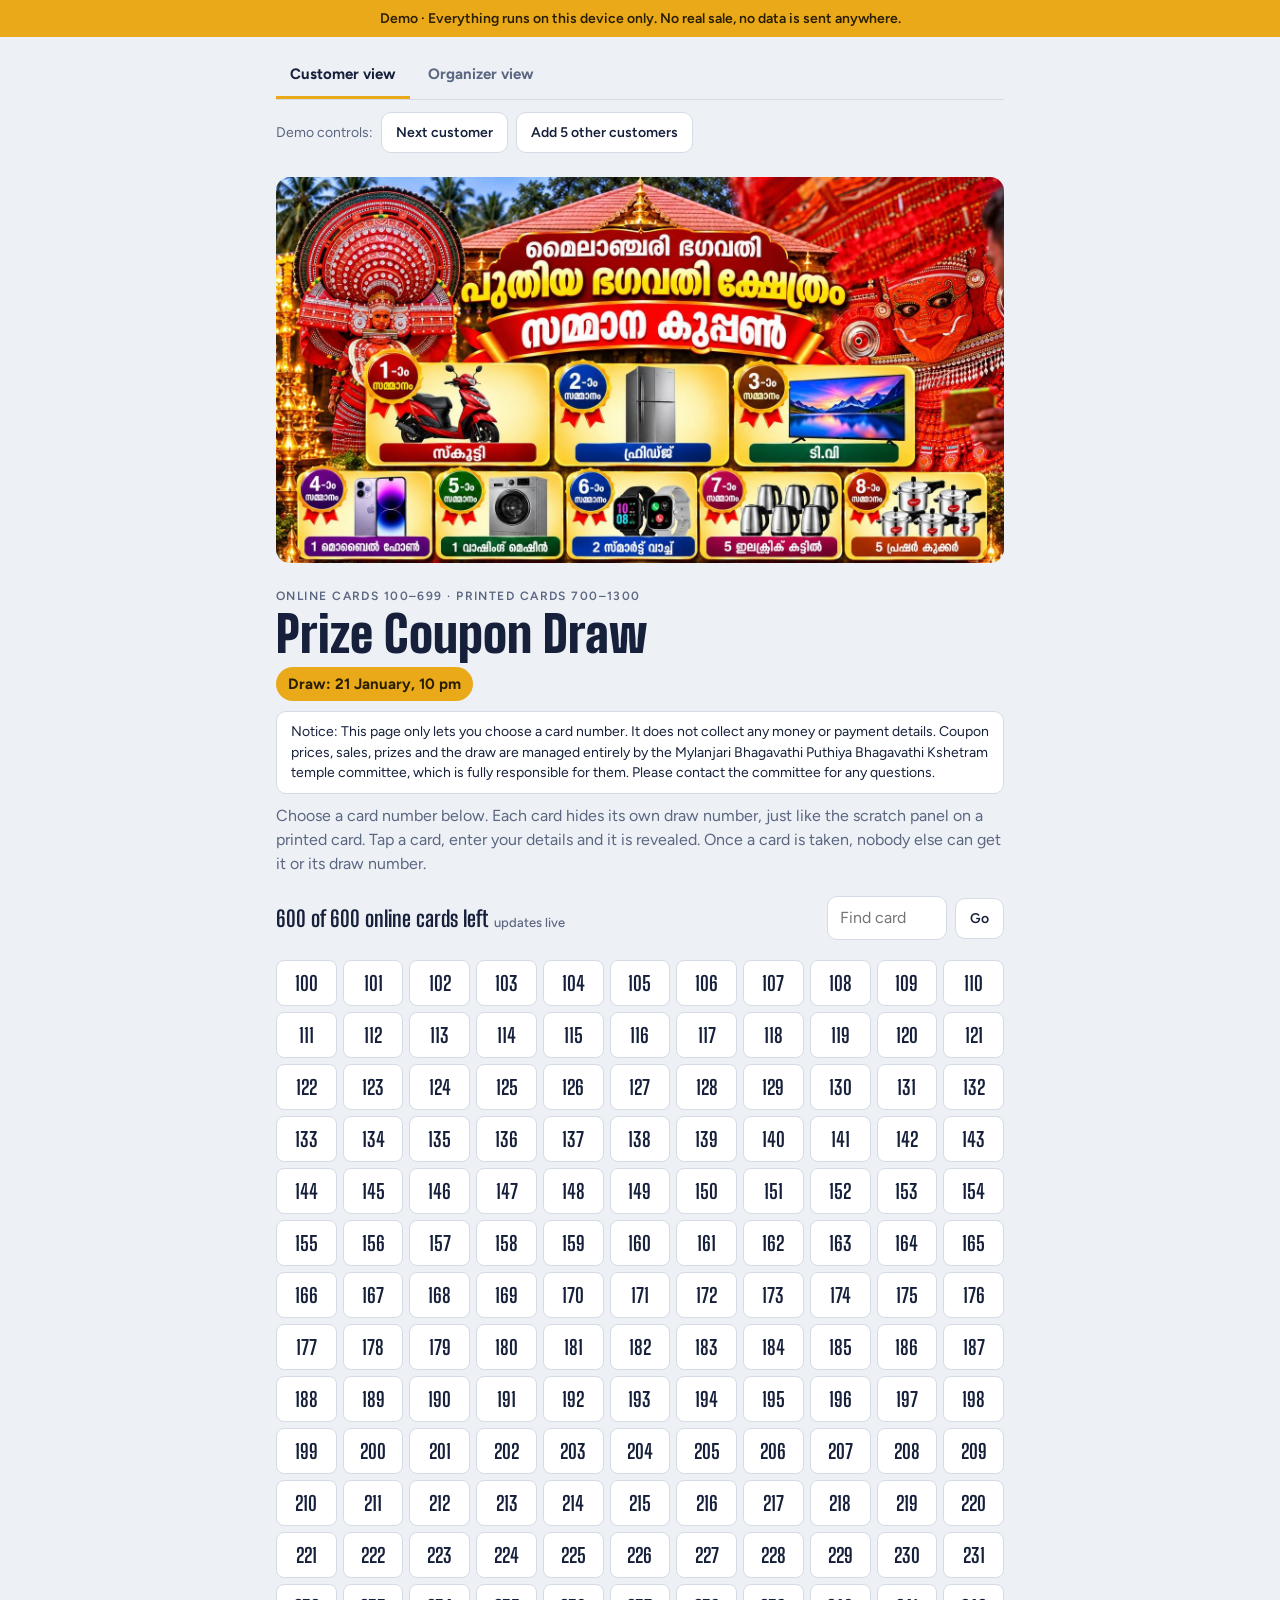
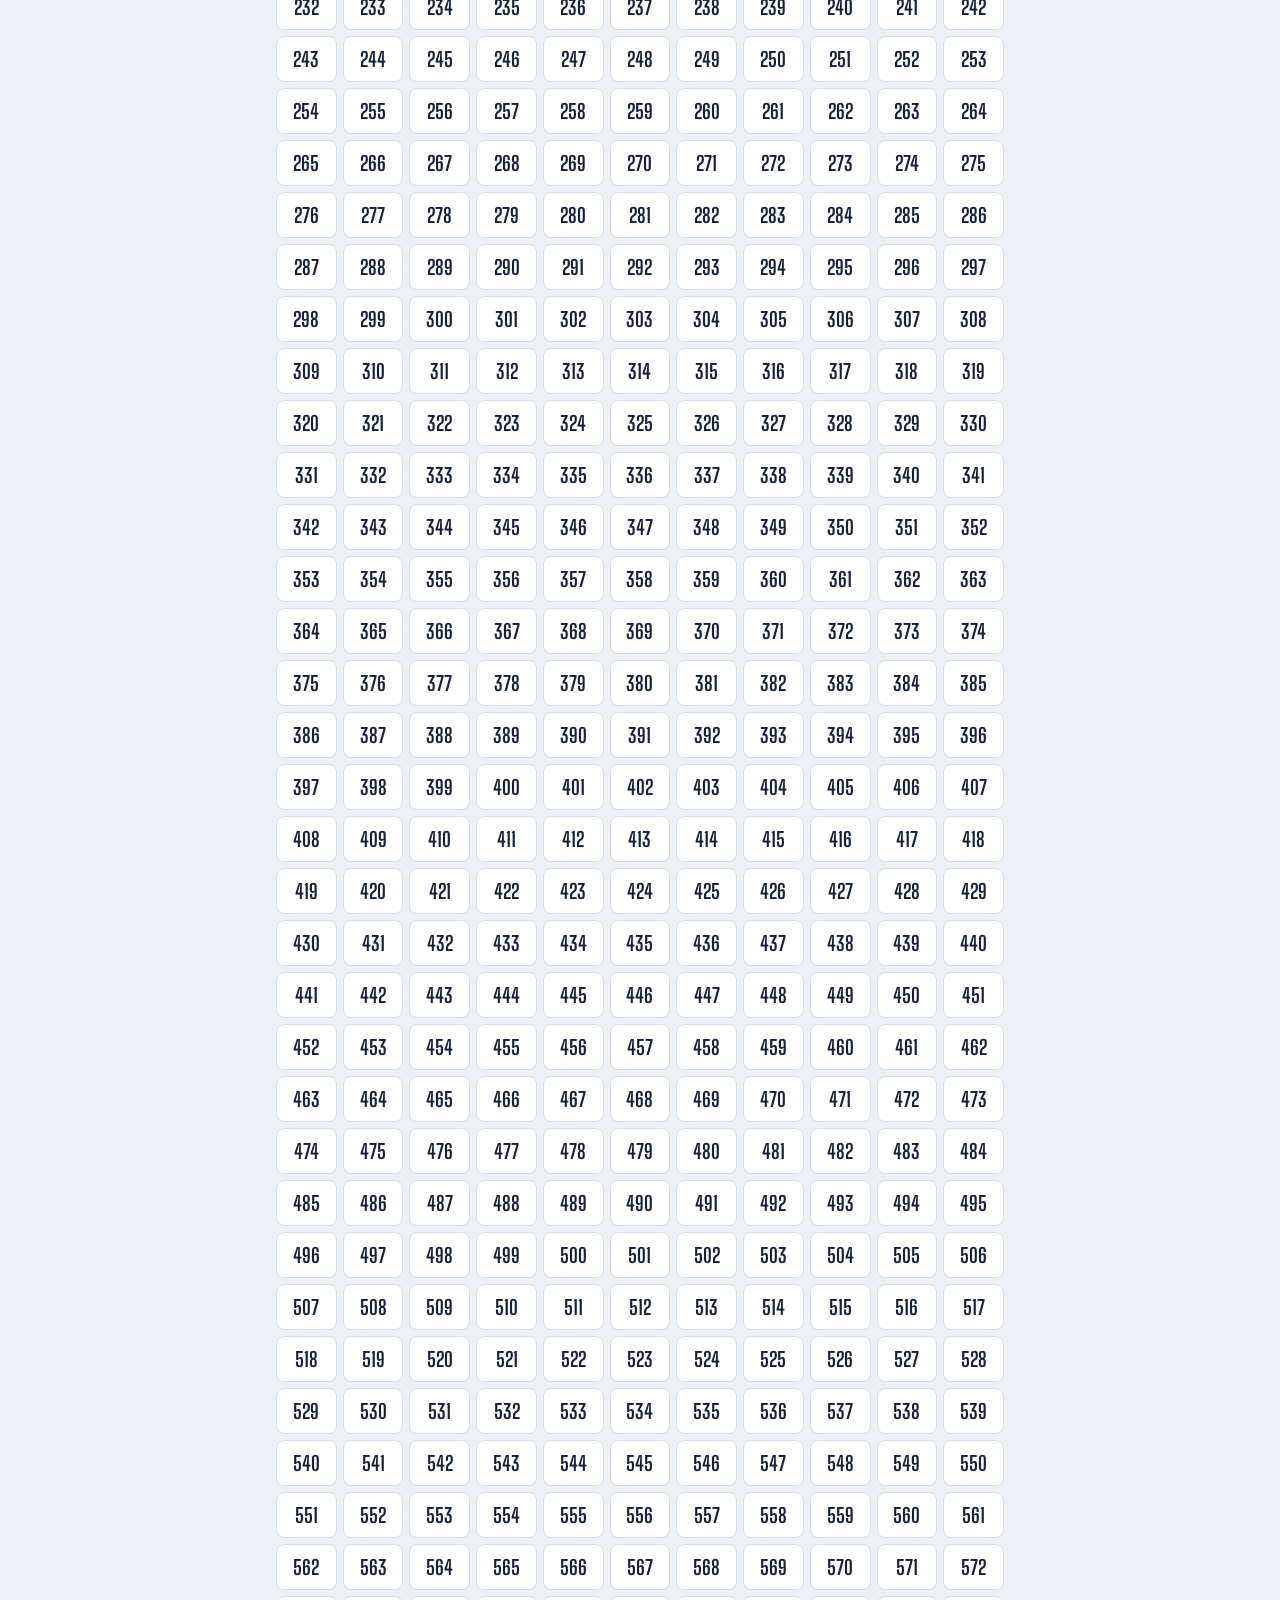
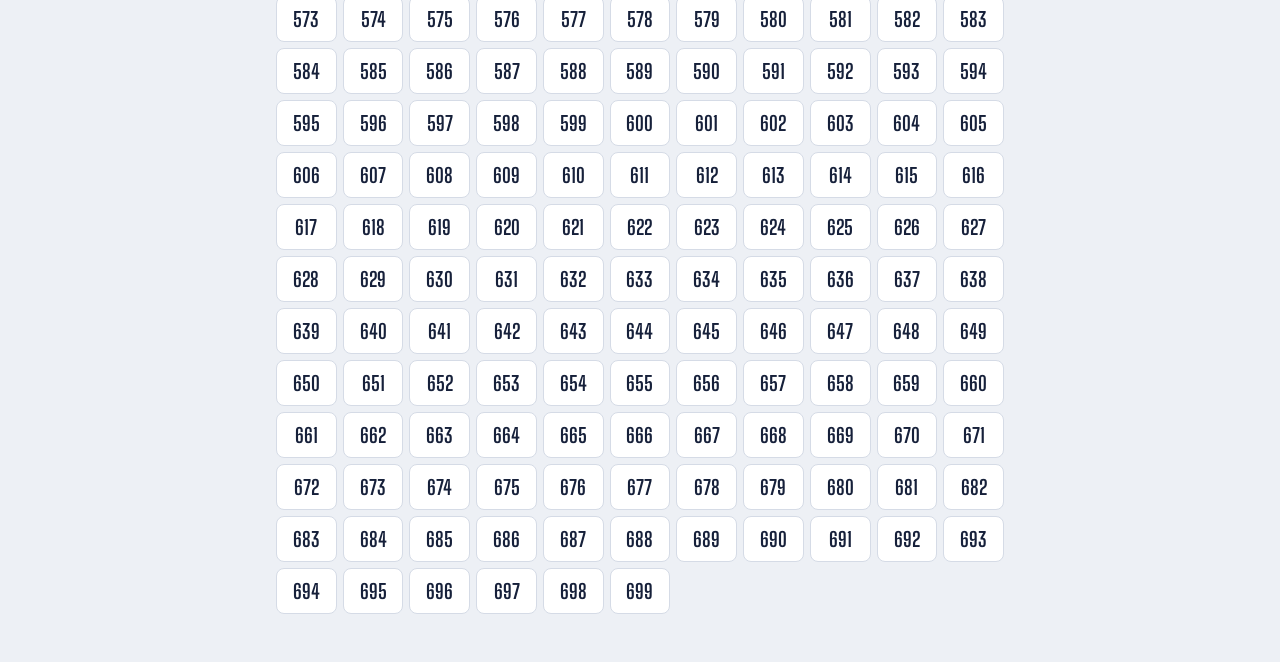
==== demo.html @ 31717afc "Add coupon card selection page" ====
<!DOCTYPE html>
<html lang="en">
<head>
<meta charset="utf-8">
<meta name="viewport" content="width=device-width, initial-scale=1, viewport-fit=cover">
<meta name="robots" content="noindex, nofollow">
<title>Prize Coupon Draw · Demo</title>
<link rel="stylesheet" href="https://fonts.googleapis.com/css2?family=Big+Shoulders+Display:wght@700;900&family=Figtree:wght@400;500;600;700&family=JetBrains+Mono:wght@400;600&display=swap">
<link rel="stylesheet" href="lottery.css?v=5">
<style>
.banner{background:var(--gold);color:var(--gold-ink);font-weight:600;font-size:14px;text-align:center;padding:8px max(16px,env(safe-area-inset-right)) 8px max(16px,env(safe-area-inset-left))}
.shell{max-width:760px;margin:0 auto;padding:16px max(16px,env(safe-area-inset-right)) 0 max(16px,env(safe-area-inset-left));display:grid;gap:12px}
.views{display:flex;gap:4px;border-bottom:1px solid var(--line)}
.view{font:inherit;font-weight:700;background:none;border:0;border-bottom:3px solid transparent;padding:10px 14px;color:var(--muted);cursor:pointer;font-size:15px}
.view[aria-selected="true"]{color:var(--ink);border-color:var(--gold)}
.democtl{display:flex;gap:8px;flex-wrap:wrap;align-items:center;font-size:14px}
.democtl span{color:var(--muted)}
#admin{display:grid;gap:18px}
.row{display:flex;justify-content:space-between;align-items:center;gap:10px;flex-wrap:wrap}
.stats{display:grid;grid-template-columns:repeat(4,1fr);gap:1px;background:var(--line);border:1px solid var(--line);border-radius:10px;overflow:hidden}
.stat{background:var(--surface);padding:12px 14px;display:grid;gap:2px}
.stat b{font-family:var(--display);font-size:28px;line-height:1;font-variant-numeric:tabular-nums}
.stat span{font-size:12px;color:var(--muted);letter-spacing:.06em;text-transform:uppercase}
@media (max-width:520px){.stats{grid-template-columns:1fr 1fr}}
.check{border-radius:10px;padding:12px 14px;font-size:14px}
.check.ok{background:var(--ok-bg);color:var(--ok)}
.check.bad{background:var(--bad-bg);color:var(--bad)}
.tablewrap{overflow-x:auto;border:1px solid var(--line);border-radius:10px;background:var(--surface);max-height:420px;overflow-y:auto}
table{border-collapse:collapse;width:100%;font-size:13.5px;min-width:560px}
th,td{text-align:left;padding:8px 12px;border-bottom:1px solid var(--line);vertical-align:top}
th{position:sticky;top:0;background:var(--surface);font-size:11.5px;letter-spacing:.08em;text-transform:uppercase;color:var(--muted);font-weight:600}
td.num{font-family:var(--display);font-weight:700;font-size:20px}
.mono{font-family:var(--mono);font-size:12.5px}
.pill{display:inline-block;padding:1px 8px;border-radius:999px;font-size:12px;font-weight:600;background:var(--bg);color:var(--muted);white-space:nowrap}
.pill.assigned{background:var(--ok-bg);color:var(--ok)}
.pill.warn{background:var(--warn-bg);color:var(--warn)}
.pill.bad{background:var(--bad-bg);color:var(--bad)}
.empty{padding:22px;text-align:center;color:var(--muted)}
</style>
</head>
<body>
<div class="banner">Demo · Everything runs on this device only. No real sale, no data is sent anywhere.</div>
<div class="shell">
  <div class="views" role="tablist">
    <button class="view" role="tab" id="vCustomer" aria-selected="true">Customer view</button>
    <button class="view" role="tab" id="vAdmin" aria-selected="false">Organizer view</button>
  </div>
  <div class="democtl" id="demoCtl">
    <span>Demo controls:</span>
    <button class="btn-plain" id="nextCustomer" type="button">Next customer</button>
    <button class="btn-plain" id="simulate" type="button">Add 5 other customers</button>
  </div>
</div>

<main class="wrap" id="lottery"></main>

<section class="wrap" id="admin" hidden>
  <div class="row"><h2>Organizer desk</h2><button class="btn-plain" id="reset" type="button">Reset demo</button></div>
  <div class="stats">
    <div class="stat"><b id="sSold">0</b><span>Sold online</span></div>
    <div class="stat"><b id="sLeft">0</b><span>Online left</span></div>
    <div class="stat"><b id="sPrinted">0</b><span>Printed cards</span></div>
    <div class="stat"><b id="sEvents">0</b><span>Log entries</span></div>
  </div>
  <div class="check" id="check"></div>

  <h2>Draw night: who holds a number?</h2>
  <form class="find" id="lookup" novalidate>
    <label class="sr" for="lookupIn">Winning draw number</label>
    <input id="lookupIn" type="number" inputmode="numeric" placeholder="e.g. 874">
    <button class="btn-plain" type="submit">Find</button>
  </form>
  <p id="lookupOut" class="muted" aria-live="polite">Type a winning draw number to see which card has it and who bought it.</p>

  <h2>Online sales</h2>
  <div class="tablewrap" id="draws"></div>

  <h2>Print list for scratch cards</h2>
  <p class="muted" style="font-size:14px">Card number goes in the card-number box, scratch number under the silver scratch panel. In the real version this is the Print tab of the Google Sheet, with columns to record who bought each card.</p>
  <div class="tablewrap" id="print"></div>

  <h2>Activity log</h2>
  <div class="tablewrap" id="log"></div>
  <p class="muted" style="font-size:13px">In the real version these lists live in the organizer's Google Sheet, with a tamper-evident log, an integrity check and open/close controls.</p>
</section>

<script src="lottery.js?v=5"></script>
<script>
(function(){
  var MIN = 100, MAX = 1300, FROM = 100, TO = 699, KEY = 'coupon-lottery-demo-v3';
  var BANNER_ALT = 'Mylanjari Bhagavathi Puthiya Bhagavathi Kshetram prize coupon (മൈലാഞ്ചരി ഭഗവതി പുതിയ ഭഗവതി ക്ഷേത്രം സമ്മാന കൂപ്പൺ). Prizes: 1st scooter, 2nd fridge, 3rd TV, 4th mobile phone, 5th washing machine, 6th 2 smart watches, 7th 5 electric kettles, 8th 5 pressure cookers.';
  var $ = function(id){ return document.getElementById(id); };
  var state;

  function randInt(max){
    var b = new Uint32Array(1), limit = Math.floor(4294967296 / max) * max;
    do { crypto.getRandomValues(b); } while (b[0] >= limit);
    return b[0] % max;
  }
  // Fixed card -> draw number list, made once (a shuffle of MIN..MAX)
  function makeNumbers(){
    var h = []; for (var n = MIN; n <= MAX; n++) h.push(n);
    for (var i = h.length - 1; i > 0; i--) { var j = randInt(i + 1), t = h[i]; h[i] = h[j]; h[j] = t; }
    var map = {}; for (var c = MIN; c <= MAX; c++) map[c] = h[c - MIN];
    return map;
  }
  function fresh(keepNumbers){ return { numbers: keepNumbers || makeNumbers(), sold: {}, draws: [], log: [] }; }
  function save(){ try{ localStorage.setItem(KEY, JSON.stringify(state)); }catch(e){} }
  try{ state = JSON.parse(localStorage.getItem(KEY) || 'null'); }catch(e){ state = null; }
  if (!state || !state.numbers) { state = fresh(); save(); }

  function log(type, who, number, details){
    who = who || {};
    state.log.push({ t: new Date().toISOString(), type: type, name: who.name || '', phone: who.phone || '', tile: who.tile == null ? '' : who.tile, n: number == null ? '' : number, d: details || '' });
  }
  function normPhone(p){ var s = String(p || '').trim(), d = s.replace(/\D/g, ''); return d.length < 6 || d.length > 15 ? '' : (s[0] === '+' ? '+' : '') + d; }
  function usedTiles(){ return Object.keys(state.sold).map(Number); }
  function onlineTotal(){ return TO - FROM + 1; }
  function onlineLeft(){ return onlineTotal() - state.draws.length; }
  function later(v){ return new Promise(function(r){ setTimeout(function(){ r(v); }, 250); }); }

  // Same rules as the real backend
  function sell(f){
    var name = String(f.name || '').trim(), phone = normPhone(f.phone), tile = parseInt(f.tile, 10);
    var who = { name: name, phone: phone, tile: tile };
    if (name.length < 2) { log('rejected_invalid_name', who); return { status: 'error', message: 'Please enter your name.' }; }
    if (!phone) { log('rejected_invalid_phone', who); return { status: 'error', message: 'Please enter a valid phone number.' }; }
    if (!(tile >= FROM && tile <= TO)) { log('rejected_not_online_card', who); return { status: 'error', message: 'That card isn\'t sold online.' }; }
    var prior = state.draws.filter(function(d){ return d.phone === phone; })[0];
    if (prior) { log('repeat_attempt_returned_existing', who, prior.n, 'already has card ' + prior.tile); return { status: 'existing', tile: prior.tile, number: prior.n, drawNo: prior.no }; }
    if (state.sold[tile]) { log('rejected_card_taken', who); return { status: 'tile_taken', message: 'Someone just took card ' + tile + '. Please choose another card.', usedTiles: usedTiles() }; }
    var num = state.numbers[tile], no = state.draws.length + 1, left = onlineLeft();
    state.sold[tile] = no;
    state.draws.push({ no: no, tile: tile, n: num, name: name, phone: phone, t: new Date().toISOString(), before: left });
    log('card_sold_online', who, num, 'card ' + tile + ' revealed ' + num + ', sale #' + no);
    return { status: 'assigned', tile: tile, number: num, drawNo: no, left: left - 1 };
  }

  var backend = {
    status: function(){ return later({ open: true, left: onlineLeft(), total: onlineTotal(), min: MIN, max: MAX, onlineFrom: FROM, onlineTo: TO, title: 'Prize Coupon Draw', drawInfo: 'Draw: 21 January, 10 pm', requireCode: false, usedTiles: usedTiles() }); },
    visit: function(){ log('page_opened', {}, null, 'demo'); save(); return later({ ok: true }); },
    draw: function(f){ var r = sell(f); save(); return later(r); }
  };

  var app = Lottery.init({ mount: $('lottery'), backend: backend, storageKey: 'coupon-lottery-demo-me-v3', notice: 'Notice: This page only lets you choose a card number. It does not collect any money or payment details. Coupon prices, sales, prizes and the draw are managed entirely by the Mylanjari Bhagavathi Puthiya Bhagavathi Kshetram temple committee, which is fully responsible for them. Please contact the committee for any questions.', banner: { src: 'coupon-banner.jpg', alt: BANNER_ALT } });

  // ----- demo controls
  var GUESTS = ['Anjali', 'Rahul', 'Fathima', 'Vishnu', 'Sneha', 'Arjun', 'Meera', 'Nikhil', 'Divya', 'Ashwin', 'Haritha', 'Sanjay'];
  $('nextCustomer').addEventListener('click', function(){ app.resetMe(); app.refresh(); window.scrollTo(0, 0); });
  $('simulate').addEventListener('click', function(){
    for (var i = 0; i < 5; i++) {
      var free = [];
      for (var v = FROM; v <= TO; v++) if (!state.sold[v]) free.push(v);
      if (!free.length) break;
      sell({ tile: free[randInt(free.length)], name: GUESTS[randInt(GUESTS.length)] + ' (demo)', phone: '+9198' + String(10000000 + randInt(89999999)) });
    }
    save(); app.refresh();
  });

  // ----- organizer view
  function el(tag, cls, text){ var e = document.createElement(tag); if (cls) e.className = cls; if (text != null) e.textContent = text; return e; }
  function time(iso){ return new Date(iso).toLocaleTimeString(); }
  function table(headers, rows){
    var t = el('table'), h = el('tr'); headers.forEach(function(x){ h.appendChild(el('th', null, x)); });
    var th = el('thead'); th.appendChild(h); t.appendChild(th);
    var b = el('tbody'); rows.forEach(function(r){ b.appendChild(r); }); t.appendChild(b); return t;
  }
  function row(cells){ var tr = el('tr'); cells.forEach(function(c){ tr.appendChild(el('td', c[1], c[0])); }); return tr; }

  function renderAdmin(){
    $('sSold').textContent = state.draws.length;
    $('sLeft').textContent = onlineLeft();
    $('sPrinted').textContent = MAX - TO;
    $('sEvents').textContent = state.log.length;

    var seen = {}, dup = 0, mism = 0, t = {}, p = {};
    for (var c = MIN; c <= MAX; c++) { if (seen[state.numbers[c]]) dup++; seen[state.numbers[c]] = 1; }
    state.draws.forEach(function(d){ if (t[d.tile] || p[d.phone]) dup++; if (state.numbers[d.tile] !== d.n) mism++; t[d.tile] = p[d.phone] = 1; });
    var ok = !dup && !mism, ck = $('check');
    ck.className = 'check ' + (ok ? 'ok' : 'bad');
    ck.textContent = ok ? 'Integrity check passed: all ' + (MAX - MIN + 1) + ' cards have their own draw number, every online sale revealed its card\'s fixed number, and every card and phone was used once (' + state.draws.length + ' online sales).' : (dup + mism) + ' problem(s) found.';

    var d = $('draws'); d.textContent = '';
    if (!state.draws.length) d.appendChild(el('div', 'empty', 'No online sales yet. Switch to the customer view and take a card.'));
    else d.appendChild(table(['#', 'Card no.', 'Draw number', 'Name', 'Phone', 'Time'], state.draws.slice().reverse().map(function(r){
      return row([[r.no, 'mono'], [r.tile, 'num'], [r.n, 'num'], [r.name], [r.phone, 'mono'], [time(r.t), 'mono']]);
    })));

    var pr = $('print'); pr.textContent = '';
    var rows = []; for (var c2 = TO + 1; c2 <= MAX; c2++) rows.push(row([[c2, 'num'], [state.numbers[c2], 'num'], ['', ''], ['', '']]));
    pr.appendChild(table(['Card no. (print in box)', 'Scratch number (under panel)', 'Sold to', 'Phone'], rows));

    var l = $('log'); l.textContent = '';
    l.appendChild(table(['Time', 'Event', 'Name', 'Phone', 'Card', 'Draw number', 'Details'], state.log.slice().reverse().map(function(r){
      var tr = el('tr'), pc = r.type === 'card_sold_online' ? 'assigned' : /rejected/.test(r.type) ? 'bad' : /repeat/.test(r.type) ? 'warn' : '';
      tr.appendChild(el('td', 'mono', time(r.t)));
      var tdp = el('td'); tdp.appendChild(el('span', 'pill ' + pc, r.type.replace(/_/g, ' '))); tr.appendChild(tdp);
      [r.name, r.phone, r.tile, r.n, r.d].forEach(function(v){ tr.appendChild(el('td', 'mono', String(v))); });
      return tr;
    })));
  }
  $('lookup').addEventListener('submit', function(e){
    e.preventDefault();
    var num = parseInt($('lookupIn').value, 10), out = $('lookupOut'), card = null;
    for (var c = MIN; c <= MAX; c++) if (state.numbers[c] === num) { card = c; break; }
    if (card === null) { out.textContent = 'No card has draw number ' + ($('lookupIn').value || '') + '. Draw numbers run ' + MIN + '–' + MAX + '.'; return; }
    if (card >= FROM && card <= TO) {
      var sale = state.draws.filter(function(d){ return d.tile === card; })[0];
      out.textContent = 'Draw number ' + num + ' is on online card ' + card + '. ' + (sale ? 'Bought by ' + sale.name + ', phone ' + sale.phone + ' (sale #' + sale.no + ').' : 'This online card has not been sold.');
    } else {
      out.textContent = 'Draw number ' + num + ' is on printed scratch card ' + card + '. The winner must show the physical card with card number ' + card + '.';
    }
    log('holder_lookup', { tile: card }, num, 'draw number ' + num); save();
  });
  function show(which){
    $('vCustomer').setAttribute('aria-selected', which === 'c');
    $('vAdmin').setAttribute('aria-selected', which === 'a');
    $('lottery').hidden = which !== 'c'; $('demoCtl').hidden = which !== 'c'; $('admin').hidden = which !== 'a';
    if (which === 'a') renderAdmin(); else app.refresh();
  }
  $('vCustomer').addEventListener('click', function(){ show('c'); });
  $('vAdmin').addEventListener('click', function(){ show('a'); });
  $('reset').addEventListener('click', function(){ state = fresh(state.numbers); log('demo_reset', {}, null, 'online sales cleared, card numbers kept'); save(); app.resetMe(); app.refresh(); renderAdmin(); });
})();
</script>
</body>
</html>
---- lottery.css ----
:root{
  --bg:#EDF0F5; --surface:#FFFFFF; --ink:#16203A; --muted:#5B6680; --line:#D5DBE6;
  --ticket:#1F3B8C; --ticket-ink:#F6F3E8; --gold:#E9A919; --gold-ink:#2A1E00;
  --ok:#1E7A4F; --ok-bg:#E2F3EA; --warn:#9A5B00; --warn-bg:#FBEFD8; --bad:#B42318; --bad-bg:#FDE7E5;
  --scrim:rgba(10,15,30,.55);
  --display:"Big Shoulders Display","Arial Narrow",Impact,sans-serif;
  --body:"Figtree",system-ui,-apple-system,"Segoe UI",sans-serif;
  --mono:"JetBrains Mono",ui-monospace,Menlo,Consolas,monospace;
}
@media (prefers-color-scheme: dark){:root{
  --bg:#0D1322; --surface:#151D31; --ink:#E7EBF4; --muted:#93A0BC; --line:#28324A;
  --ticket:#2B4BA8; --gold:#F0B83A; --gold-ink:#241900;
  --ok:#5BD196; --ok-bg:#12301F; --warn:#F2B860; --warn-bg:#33240B; --bad:#FF8A80; --bad-bg:#3A1513;
  --scrim:rgba(0,0,0,.65); color-scheme:dark}}
*{box-sizing:border-box}
html,body{margin:0}
body{background:var(--bg);color:var(--ink);font-family:var(--body);font-size:16px;line-height:1.5}
.wrap{max-width:760px;margin:0 auto;padding:24px max(16px,env(safe-area-inset-right)) 48px max(16px,env(safe-area-inset-left));display:grid;gap:20px}
.eyebrow{font-size:12px;letter-spacing:.12em;text-transform:uppercase;color:var(--muted);font-weight:600}
h1{font-family:var(--display);font-weight:900;font-size:clamp(36px,10vw,50px);line-height:.95;margin:4px 0 8px}
h2{font-family:var(--display);font-weight:700;font-size:26px;margin:0;line-height:1.1}
p{margin:0}
.muted{color:var(--muted)}
.sr{position:absolute;width:1px;height:1px;overflow:hidden;clip:rect(0 0 0 0);white-space:nowrap}
[hidden]{display:none!important}

.hero{display:block;width:100%;max-width:100%;height:auto;aspect-ratio:1536/816;border-radius:14px;object-fit:cover;background:var(--surface)}

.drawinfo{display:inline-block;margin:0 0 10px;padding:6px 12px;border-radius:999px;background:var(--gold);color:var(--gold-ink);font-weight:700;font-size:15px}

.notice{margin:0 0 10px;padding:10px 14px;border-radius:10px;border:1px solid var(--line);background:var(--surface);font-size:14px;line-height:1.45}

/* Ticket */
.ticket{background:var(--ticket);color:var(--ticket-ink);border-radius:14px;padding:20px 22px;display:grid;gap:8px}
.t-label{font-size:12px;letter-spacing:.14em;text-transform:uppercase;opacity:.8;font-weight:600}
.number{font-family:var(--display);font-weight:900;font-size:clamp(84px,26vw,132px);line-height:.85;font-variant-numeric:tabular-nums}
.number.idle{opacity:.35}
.number.won{color:var(--gold)}
.t-foot{display:flex;justify-content:space-between;gap:10px;flex-wrap:wrap;border-top:2px dashed rgba(246,243,232,.35);padding-top:10px;font-size:14px}
.pair{display:flex;align-items:flex-end;gap:18px;flex-wrap:wrap}
.pair .cap{display:block;font-size:12px;letter-spacing:.12em;text-transform:uppercase;opacity:.8;font-weight:600}
.pair .tileno{font-family:var(--display);font-weight:700;font-size:44px;line-height:1;font-variant-numeric:tabular-nums}
.pair .arrow{font-family:var(--display);font-size:36px;opacity:.6;line-height:1;padding-bottom:6px}

/* Controls */
form{display:grid;gap:14px}
label{display:grid;gap:6px;font-weight:600;font-size:14px}
input{font:inherit;padding:12px 14px;border-radius:10px;border:1px solid var(--line);background:var(--surface);color:var(--ink);width:100%}
input:focus-visible,button:focus-visible{outline:3px solid var(--gold);outline-offset:2px}
.hint{font-weight:400;color:var(--muted);font-size:13px}
.btn{font:inherit;font-weight:700;font-size:17px;border:0;border-radius:10px;padding:15px 22px;cursor:pointer;background:var(--gold);color:var(--gold-ink)}
.btn:disabled{opacity:.5;cursor:not-allowed}
.btn-plain{font:inherit;font-weight:600;font-size:14px;border:1px solid var(--line);border-radius:10px;padding:9px 14px;cursor:pointer;background:var(--surface);color:var(--ink)}
.err{background:var(--bad-bg);color:var(--bad);border-radius:10px;padding:12px 14px;font-weight:500}
.info{background:var(--warn-bg);color:var(--warn);border-radius:10px;padding:12px 14px;font-weight:500}

/* Tile board */
.toolbar{display:flex;justify-content:space-between;align-items:center;gap:12px;flex-wrap:wrap}
.count{font-family:var(--display);font-weight:700;font-size:22px;font-variant-numeric:tabular-nums}
.count small{font-family:var(--body);font-weight:500;font-size:13px;color:var(--muted);margin-left:6px}
.find{display:flex;gap:8px;align-items:center}
.find input{width:120px;padding:9px 12px}
.grid{display:grid;grid-template-columns:repeat(auto-fill,minmax(58px,1fr));gap:6px}
.tile{font-family:var(--display);font-weight:700;font-size:20px;line-height:1;padding:12px 0;border-radius:8px;border:1px solid var(--line);background:var(--surface);color:var(--ink);cursor:pointer;font-variant-numeric:tabular-nums;transition:transform .12s ease, border-color .12s ease}
.tile:hover:not(:disabled){border-color:var(--ticket);transform:translateY(-1px)}
.tile:disabled{background:transparent;color:var(--muted);opacity:.4;text-decoration:line-through;border-style:dashed;cursor:not-allowed}
.tile.mine,.tile.mine:disabled{background:var(--gold);color:var(--gold-ink);border:1px solid var(--gold);opacity:1;text-decoration:none}
.tile.flash{outline:3px solid var(--gold);outline-offset:2px}
.grid.locked .tile:not(:disabled){cursor:default}

/* Pick sheet */
.overlay{position:fixed;inset:0;background:var(--scrim);display:grid;align-items:end;justify-items:center;z-index:20}
.sheet{background:var(--bg);width:100%;max-width:520px;border-radius:16px 16px 0 0;padding:20px max(16px,env(safe-area-inset-right)) calc(20px + env(safe-area-inset-bottom)) max(16px,env(safe-area-inset-left));display:grid;gap:14px;max-height:94vh;overflow:auto}
@media (min-width:600px){.overlay{align-items:center}.sheet{border-radius:16px;padding:24px}}
.sheet-head{display:flex;justify-content:space-between;align-items:center;gap:12px}
.x{font:inherit;font-size:26px;line-height:1;background:none;border:0;color:var(--muted);cursor:pointer;padding:4px 8px}
.done{display:grid;gap:12px}

@media (prefers-reduced-motion: reduce){*{transition:none!important;animation:none!important}}
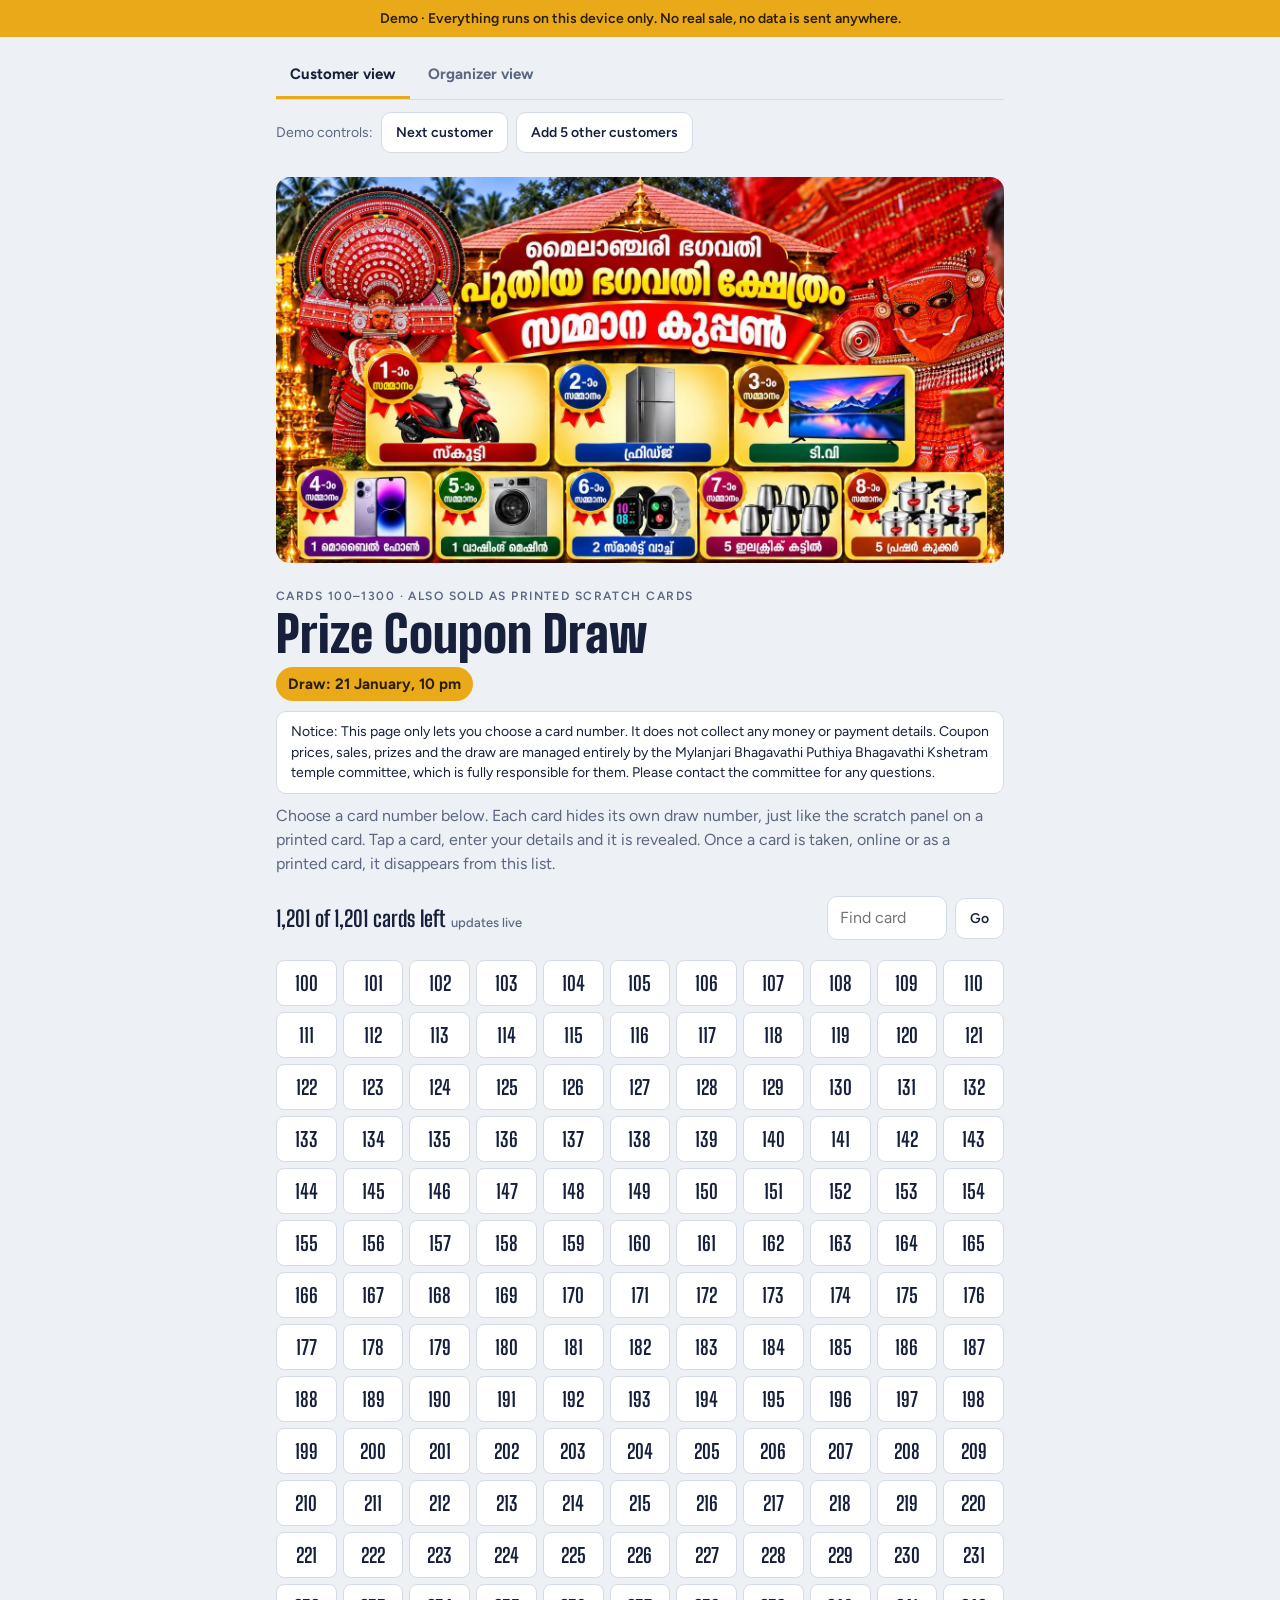
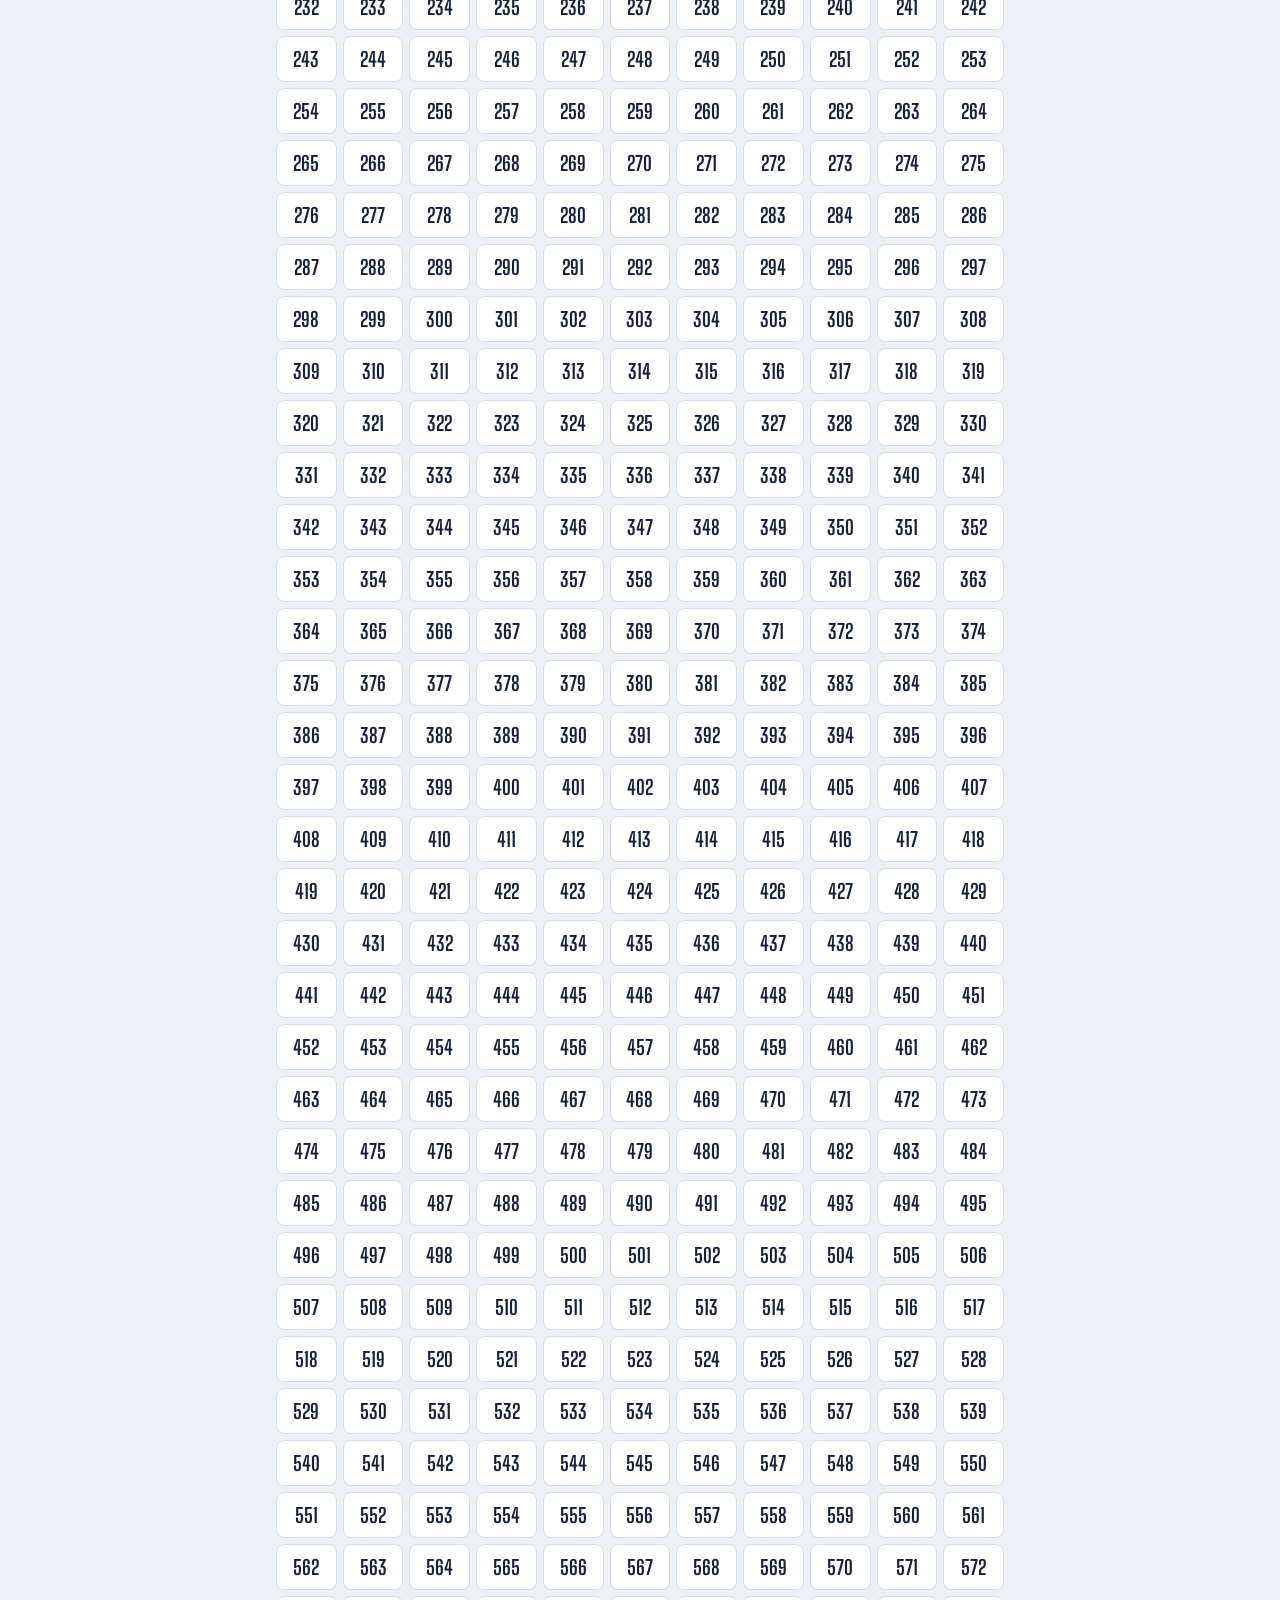
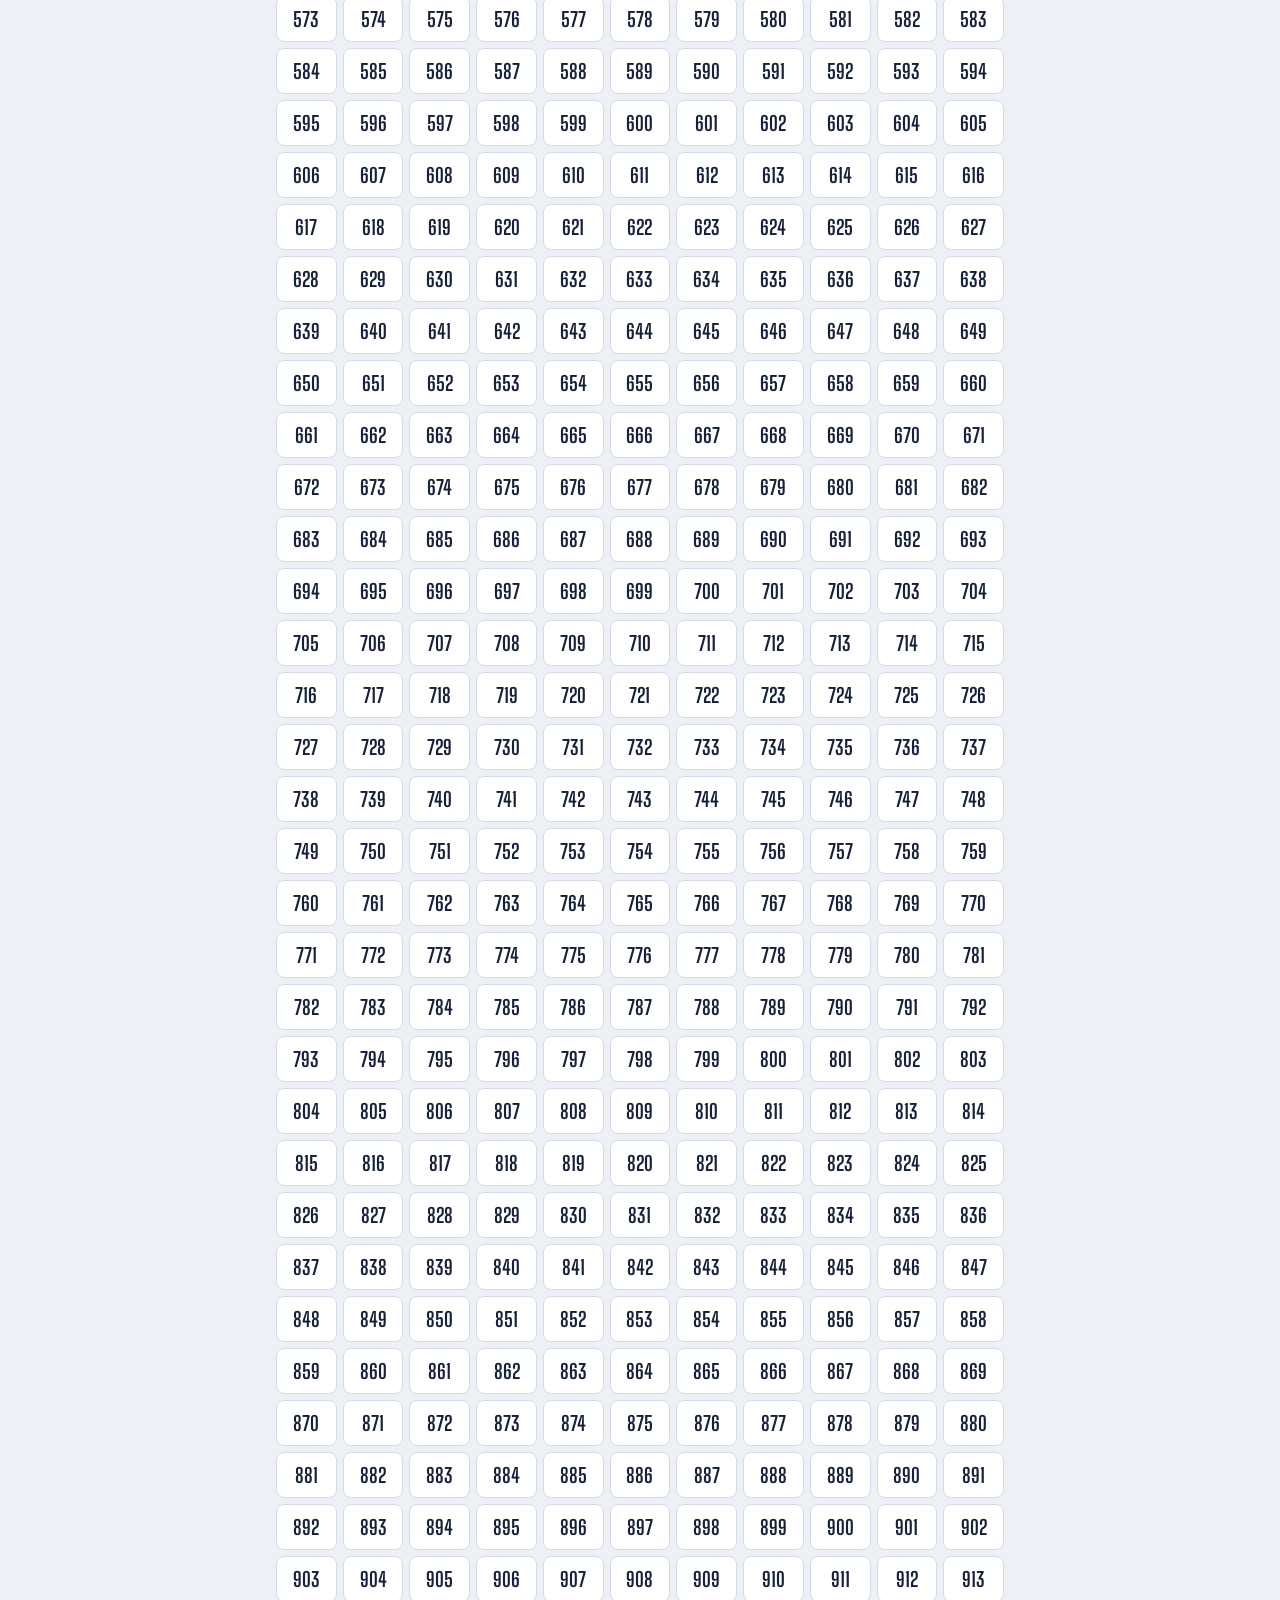
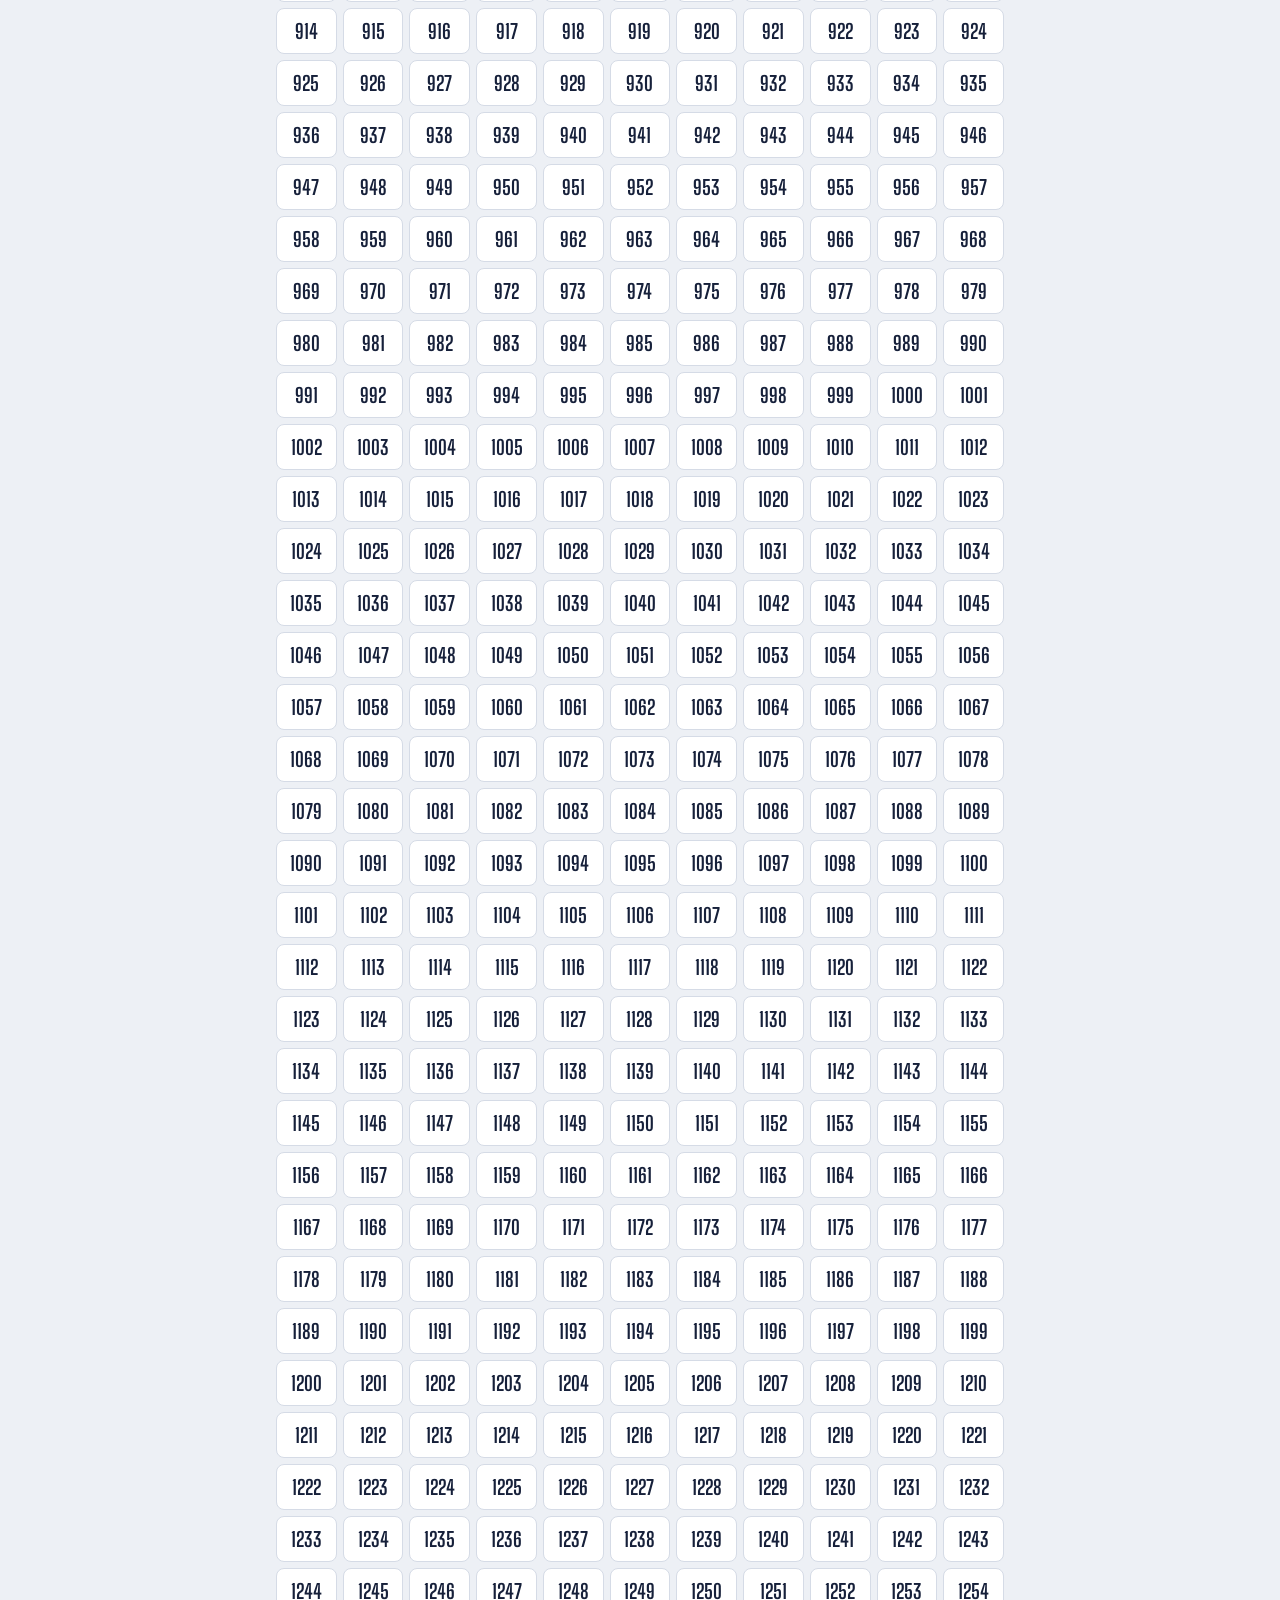
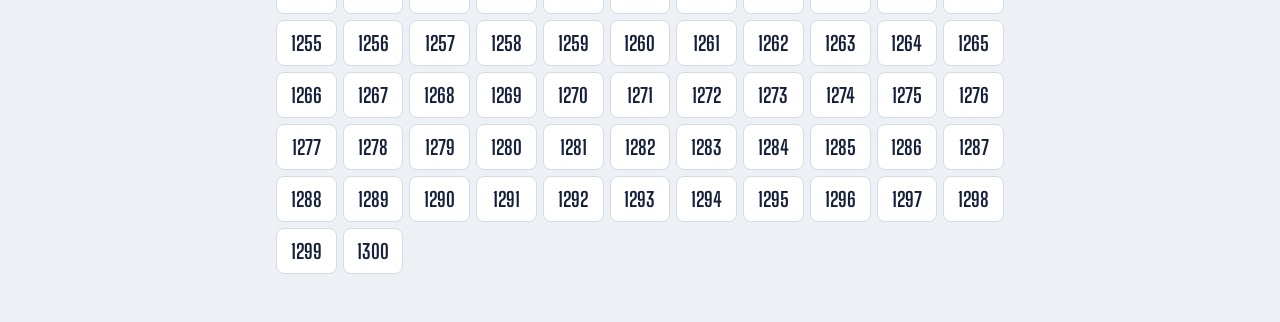
==== commit 2d9c2d2b: "Show all cards 100-1300; printed-card sales recorded in the Print tab hide the card online" ====
--- a/demo.html
+++ b/demo.html
@@ -6,7 +6,7 @@
 <meta name="robots" content="noindex, nofollow">
 <title>Prize Coupon Draw · Demo</title>
 <link rel="stylesheet" href="https://fonts.googleapis.com/css2?family=Big+Shoulders+Display:wght@700;900&family=Figtree:wght@400;500;600;700&family=JetBrains+Mono:wght@400;600&display=swap">
-<link rel="stylesheet" href="lottery.css?v=5">
+<link rel="stylesheet" href="lottery.css?v=6">
 <style>
 .banner{background:var(--gold);color:var(--gold-ink);font-weight:600;font-size:14px;text-align:center;padding:8px max(16px,env(safe-area-inset-right)) 8px max(16px,env(safe-area-inset-left))}
 .shell{max-width:760px;margin:0 auto;padding:16px max(16px,env(safe-area-inset-right)) 0 max(16px,env(safe-area-inset-left));display:grid;gap:12px}
@@ -58,8 +58,8 @@
   <div class="row"><h2>Organizer desk</h2><button class="btn-plain" id="reset" type="button">Reset demo</button></div>
   <div class="stats">
     <div class="stat"><b id="sSold">0</b><span>Sold online</span></div>
-    <div class="stat"><b id="sLeft">0</b><span>Online left</span></div>
-    <div class="stat"><b id="sPrinted">0</b><span>Printed cards</span></div>
+    <div class="stat"><b id="sPrinted">0</b><span>Sold printed</span></div>
+    <div class="stat"><b id="sLeft">0</b><span>Cards free</span></div>
     <div class="stat"><b id="sEvents">0</b><span>Log entries</span></div>
   </div>
   <div class="check" id="check"></div>
@@ -75,8 +75,17 @@
   <h2>Online sales</h2>
   <div class="tablewrap" id="draws"></div>
 
-  <h2>Print list for scratch cards</h2>
-  <p class="muted" style="font-size:14px">Card number goes in the card-number box, scratch number under the silver scratch panel. In the real version this is the Print tab of the Google Sheet, with columns to record who bought each card.</p>
+  <h2>Record a printed-card sale</h2>
+  <p class="muted" style="font-size:14px">When the committee hands over a printed scratch card, they record it here. In the real version they type the name or phone next to the card in the Print tab of the Google Sheet. The card then disappears from the website.</p>
+  <form class="find" id="phys" novalidate style="flex-wrap:wrap">
+    <label class="sr" for="physCard">Card number</label><input id="physCard" type="number" inputmode="numeric" placeholder="Card no.">
+    <label class="sr" for="physName">Buyer name</label><input id="physName" placeholder="Buyer name" style="width:160px">
+    <button class="btn-plain" type="submit">Record sale</button>
+  </form>
+  <p id="physOut" class="muted" aria-live="polite"></p>
+
+  <h2>Print list (every card)</h2>
+  <p class="muted" style="font-size:14px">Card number goes in the card-number box, scratch number under the silver scratch panel. Status shows cards already sold online, which must not be handed out as printed cards.</p>
   <div class="tablewrap" id="print"></div>
 
   <h2>Activity log</h2>
@@ -84,10 +93,10 @@
   <p class="muted" style="font-size:13px">In the real version these lists live in the organizer's Google Sheet, with a tamper-evident log, an integrity check and open/close controls.</p>
 </section>
 
-<script src="lottery.js?v=5"></script>
+<script src="lottery.js?v=6"></script>
 <script>
 (function(){
-  var MIN = 100, MAX = 1300, FROM = 100, TO = 699, KEY = 'coupon-lottery-demo-v3';
+  var MIN = 100, MAX = 1300, FROM = 100, TO = 1300, KEY = 'coupon-lottery-demo-v4';
   var BANNER_ALT = 'Mylanjari Bhagavathi Puthiya Bhagavathi Kshetram prize coupon (മൈലാഞ്ചരി ഭഗവതി പുതിയ ഭഗവതി ക്ഷേത്രം സമ്മാന കൂപ്പൺ). Prizes: 1st scooter, 2nd fridge, 3rd TV, 4th mobile phone, 5th washing machine, 6th 2 smart watches, 7th 5 electric kettles, 8th 5 pressure cookers.';
   var $ = function(id){ return document.getElementById(id); };
   var state;
@@ -104,19 +113,19 @@
     var map = {}; for (var c = MIN; c <= MAX; c++) map[c] = h[c - MIN];
     return map;
   }
-  function fresh(keepNumbers){ return { numbers: keepNumbers || makeNumbers(), sold: {}, draws: [], log: [] }; }
+  function fresh(keepNumbers){ return { numbers: keepNumbers || makeNumbers(), sold: {}, draws: [], physical: {}, log: [] }; }
   function save(){ try{ localStorage.setItem(KEY, JSON.stringify(state)); }catch(e){} }
   try{ state = JSON.parse(localStorage.getItem(KEY) || 'null'); }catch(e){ state = null; }
-  if (!state || !state.numbers) { state = fresh(); save(); }
+  if (!state || !state.numbers || !state.physical) { state = fresh(); save(); }
 
   function log(type, who, number, details){
     who = who || {};
     state.log.push({ t: new Date().toISOString(), type: type, name: who.name || '', phone: who.phone || '', tile: who.tile == null ? '' : who.tile, n: number == null ? '' : number, d: details || '' });
   }
   function normPhone(p){ var s = String(p || '').trim(), d = s.replace(/\D/g, ''); return d.length < 6 || d.length > 15 ? '' : (s[0] === '+' ? '+' : '') + d; }
-  function usedTiles(){ return Object.keys(state.sold).map(Number); }
+  function usedTiles(){ return Object.keys(state.sold).concat(Object.keys(state.physical)).map(Number); }
   function onlineTotal(){ return TO - FROM + 1; }
-  function onlineLeft(){ return onlineTotal() - state.draws.length; }
+  function onlineLeft(){ return onlineTotal() - state.draws.length - Object.keys(state.physical).length; }
   function later(v){ return new Promise(function(r){ setTimeout(function(){ r(v); }, 250); }); }
 
   // Same rules as the real backend
@@ -128,7 +137,7 @@
     if (!(tile >= FROM && tile <= TO)) { log('rejected_not_online_card', who); return { status: 'error', message: 'That card isn\'t sold online.' }; }
     var prior = state.draws.filter(function(d){ return d.phone === phone; })[0];
     if (prior) { log('repeat_attempt_returned_existing', who, prior.n, 'already has card ' + prior.tile); return { status: 'existing', tile: prior.tile, number: prior.n, drawNo: prior.no }; }
-    if (state.sold[tile]) { log('rejected_card_taken', who); return { status: 'tile_taken', message: 'Someone just took card ' + tile + '. Please choose another card.', usedTiles: usedTiles() }; }
+    if (state.sold[tile] || state.physical[tile]) { log('rejected_card_taken', who); return { status: 'tile_taken', message: 'Someone just took card ' + tile + '. Please choose another card.', usedTiles: usedTiles() }; }
     var num = state.numbers[tile], no = state.draws.length + 1, left = onlineLeft();
     state.sold[tile] = no;
     state.draws.push({ no: no, tile: tile, n: num, name: name, phone: phone, t: new Date().toISOString(), before: left });
@@ -150,7 +159,7 @@
   $('simulate').addEventListener('click', function(){
     for (var i = 0; i < 5; i++) {
       var free = [];
-      for (var v = FROM; v <= TO; v++) if (!state.sold[v]) free.push(v);
+      for (var v = FROM; v <= TO; v++) if (!state.sold[v] && !state.physical[v]) free.push(v);
       if (!free.length) break;
       sell({ tile: free[randInt(free.length)], name: GUESTS[randInt(GUESTS.length)] + ' (demo)', phone: '+9198' + String(10000000 + randInt(89999999)) });
     }
@@ -170,12 +179,12 @@
   function renderAdmin(){
     $('sSold').textContent = state.draws.length;
     $('sLeft').textContent = onlineLeft();
-    $('sPrinted').textContent = MAX - TO;
+    $('sPrinted').textContent = Object.keys(state.physical).length;
     $('sEvents').textContent = state.log.length;
 
     var seen = {}, dup = 0, mism = 0, t = {}, p = {};
     for (var c = MIN; c <= MAX; c++) { if (seen[state.numbers[c]]) dup++; seen[state.numbers[c]] = 1; }
-    state.draws.forEach(function(d){ if (t[d.tile] || p[d.phone]) dup++; if (state.numbers[d.tile] !== d.n) mism++; t[d.tile] = p[d.phone] = 1; });
+    state.draws.forEach(function(d){ if (t[d.tile] || p[d.phone] || state.physical[d.tile]) dup++; if (state.numbers[d.tile] !== d.n) mism++; t[d.tile] = p[d.phone] = 1; });
     var ok = !dup && !mism, ck = $('check');
     ck.className = 'check ' + (ok ? 'ok' : 'bad');
     ck.textContent = ok ? 'Integrity check passed: all ' + (MAX - MIN + 1) + ' cards have their own draw number, every online sale revealed its card\'s fixed number, and every card and phone was used once (' + state.draws.length + ' online sales).' : (dup + mism) + ' problem(s) found.';
@@ -187,8 +196,8 @@
     })));
 
     var pr = $('print'); pr.textContent = '';
-    var rows = []; for (var c2 = TO + 1; c2 <= MAX; c2++) rows.push(row([[c2, 'num'], [state.numbers[c2], 'num'], ['', ''], ['', '']]));
-    pr.appendChild(table(['Card no. (print in box)', 'Scratch number (under panel)', 'Sold to', 'Phone'], rows));
+    var rows = []; for (var c2 = MIN; c2 <= MAX; c2++) rows.push(row([[c2, 'num'], [state.numbers[c2], 'num'], [state.sold[c2] ? 'SOLD ONLINE – do not sell' : (state.physical[c2] ? 'Sold (printed)' : ''), ''], [state.physical[c2] || '', '']]));
+    pr.appendChild(table(['Card no. (print in box)', 'Scratch number (under panel)', 'Status', 'Sold to'], rows));
 
     var l = $('log'); l.textContent = '';
     l.appendChild(table(['Time', 'Event', 'Name', 'Phone', 'Card', 'Draw number', 'Details'], state.log.slice().reverse().map(function(r){
@@ -204,13 +213,20 @@
     var num = parseInt($('lookupIn').value, 10), out = $('lookupOut'), card = null;
     for (var c = MIN; c <= MAX; c++) if (state.numbers[c] === num) { card = c; break; }
     if (card === null) { out.textContent = 'No card has draw number ' + ($('lookupIn').value || '') + '. Draw numbers run ' + MIN + '–' + MAX + '.'; return; }
-    if (card >= FROM && card <= TO) {
-      var sale = state.draws.filter(function(d){ return d.tile === card; })[0];
-      out.textContent = 'Draw number ' + num + ' is on online card ' + card + '. ' + (sale ? 'Bought by ' + sale.name + ', phone ' + sale.phone + ' (sale #' + sale.no + ').' : 'This online card has not been sold.');
-    } else {
-      out.textContent = 'Draw number ' + num + ' is on printed scratch card ' + card + '. The winner must show the physical card with card number ' + card + '.';
-    }
+    var sale = state.draws.filter(function(d){ return d.tile === card; })[0];
+    out.textContent = 'Draw number ' + num + ' is on card ' + card + '. ' + (sale ? 'Sold online to ' + sale.name + ', phone ' + sale.phone + ' (sale #' + sale.no + ').' : state.physical[card] ? 'Sold as a printed card to ' + state.physical[card] + '.' : 'No sale recorded; whoever holds printed card ' + card + ' must show it.');
     log('holder_lookup', { tile: card }, num, 'draw number ' + num); save();
+  });
+  $('phys').addEventListener('submit', function(e){
+    e.preventDefault();
+    var c = parseInt($('physCard').value, 10), n = $('physName').value.trim(), out = $('physOut');
+    if (!(c >= MIN && c <= MAX)) { out.textContent = 'Enter a card number from ' + MIN + ' to ' + MAX + '.'; return; }
+    if (!n) { out.textContent = 'Enter the buyer\'s name.'; return; }
+    if (state.sold[c]) { out.textContent = 'Card ' + c + ' was already sold online. Do not hand out this printed card.'; return; }
+    if (state.physical[c]) { out.textContent = 'Card ' + c + ' is already recorded as sold to ' + state.physical[c] + '.'; return; }
+    state.physical[c] = n; log('printed_card_sold', { name: n, tile: c }, state.numbers[c], 'recorded by committee'); save();
+    out.textContent = 'Recorded: printed card ' + c + ' sold to ' + n + '. It has disappeared from the customer view.';
+    $('physCard').value = ''; $('physName').value = ''; renderAdmin();
   });
   function show(which){
     $('vCustomer').setAttribute('aria-selected', which === 'c');
